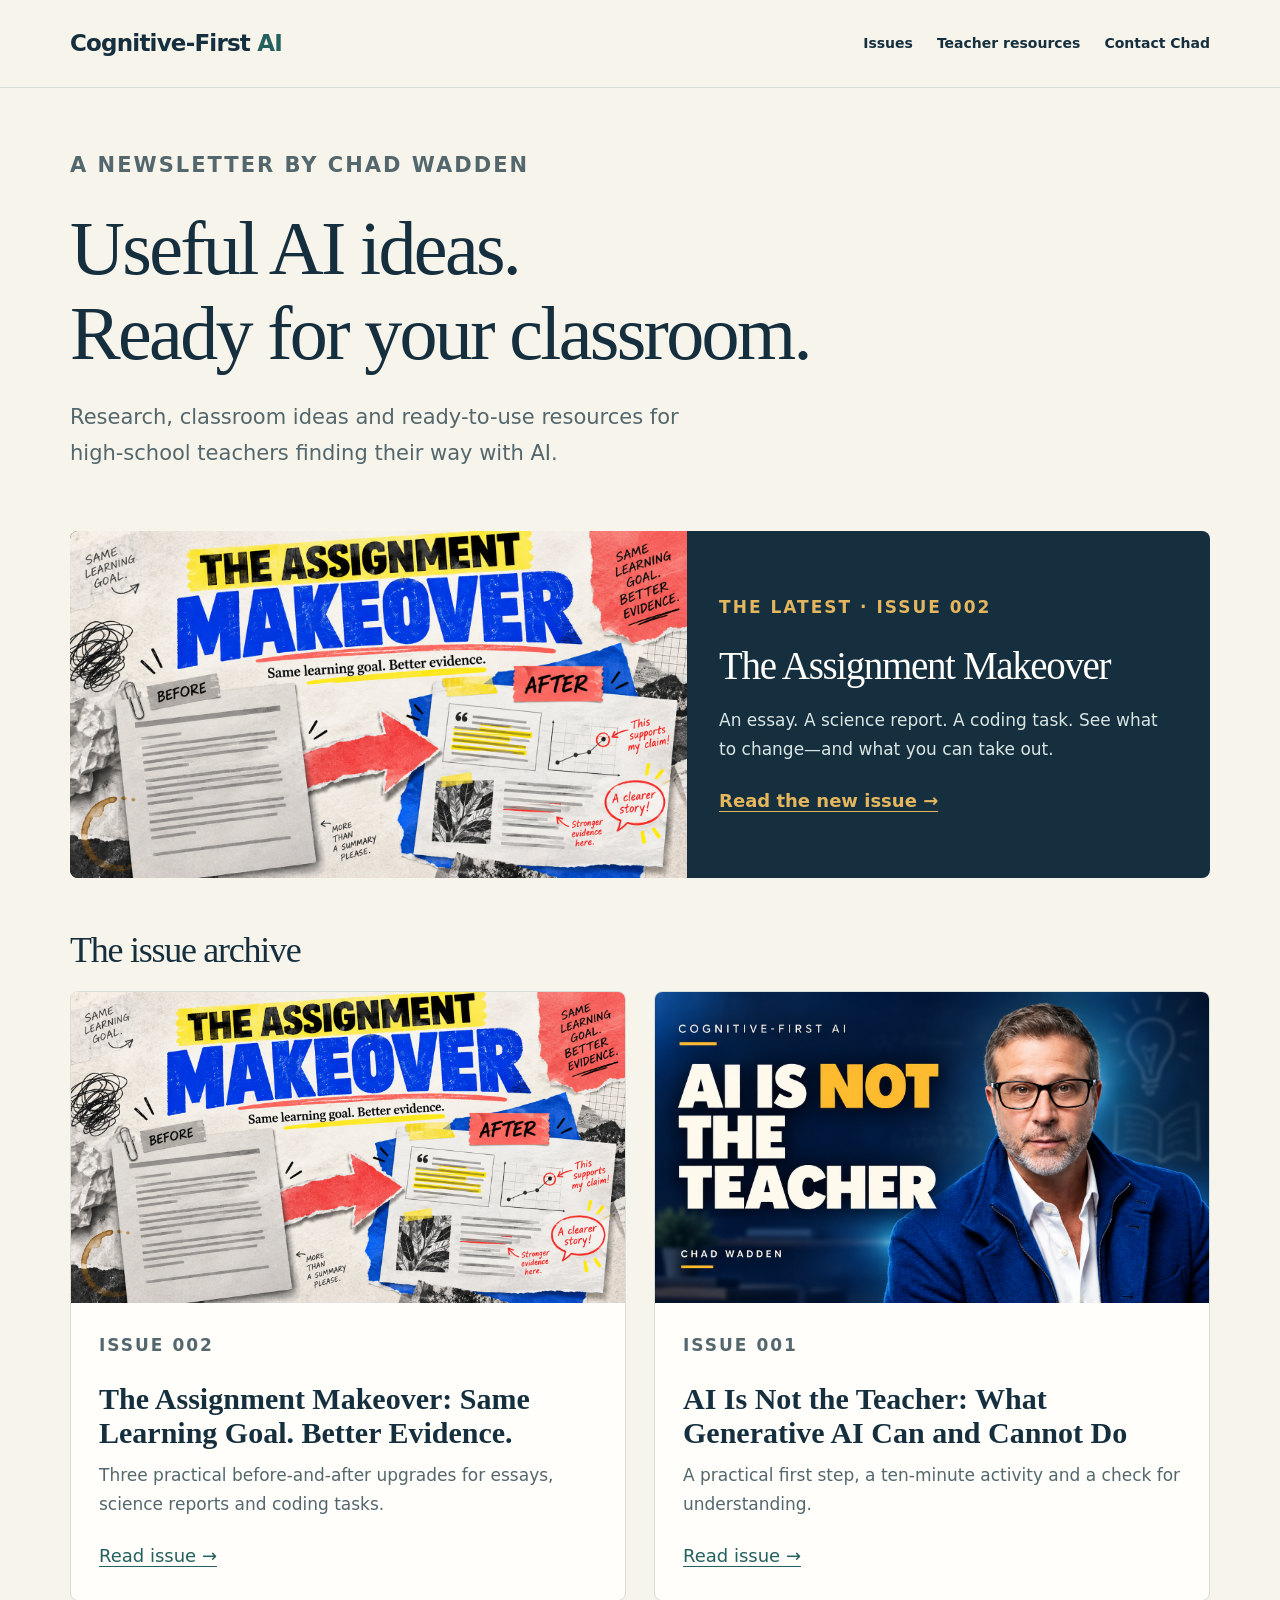
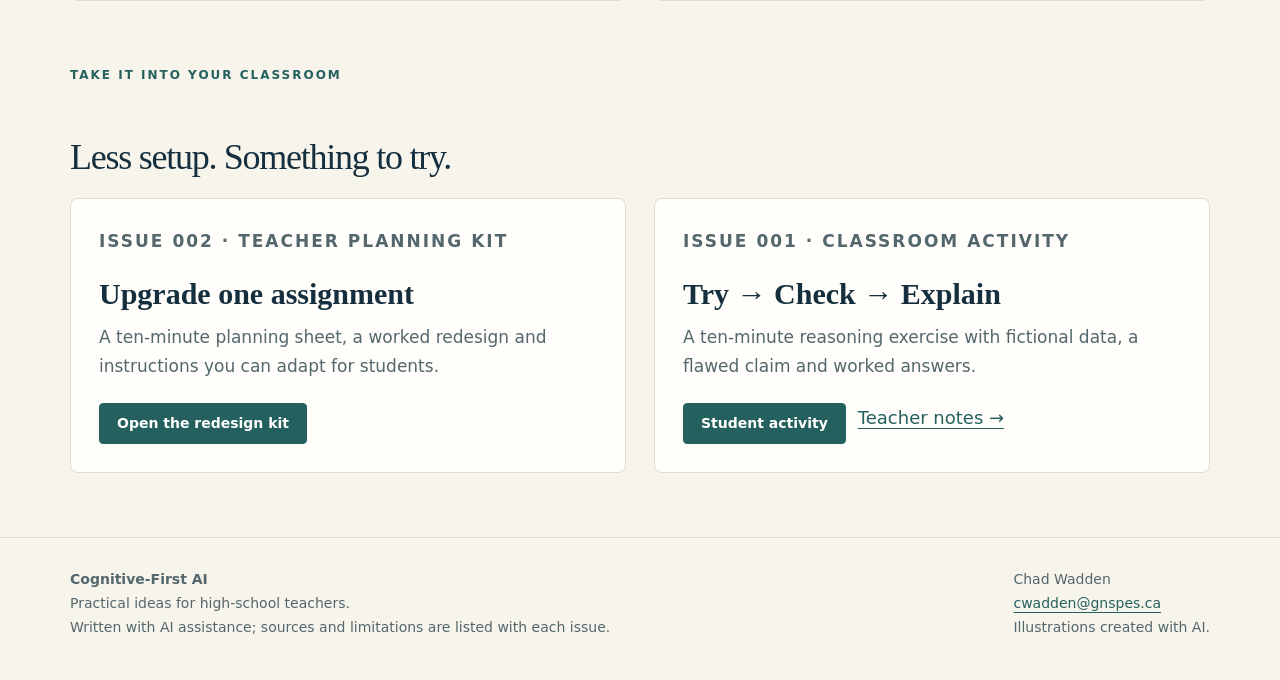
==== index.html @ 86634229 "Publish Cognitive-First AI newsletter and assignment makeover issue" ====
<!doctype html><html lang="en"><head><meta charset="utf-8"><meta name="viewport" content="width=device-width,initial-scale=1"><title>Useful AI ideas for your classroom | Cognitive-First AI</title><meta name="description" content="Research, classroom ideas and ready-to-use resources for high-school teachers, by Chad Wadden."><link rel="canonical" href="https://ctwadden.github.io/cognitive-first-ai/"><meta property="og:title" content="Useful AI ideas for your classroom | Cognitive-First AI"><meta property="og:description" content="Research, classroom ideas and ready-to-use resources for high-school teachers, by Chad Wadden."><meta property="og:type" content="website"><meta property="og:url" content="https://ctwadden.github.io/cognitive-first-ai/"><meta property="og:image" content="https://ctwadden.github.io/cognitive-first-ai/assets/issue-002-makeover-cover.png"><link rel="stylesheet" href="assets/style.css"><link rel="icon" href="assets/favicon.svg" type="image/svg+xml"></head><body><a class="skip" href="#main">Skip to content</a><header class="masthead"><div class="wrap"><a class="brand" href="index.html">Cognitive-First <span>AI</span></a><nav aria-label="Main"><a href="index.html#issues">Issues</a><a href="index.html#resources">Teacher resources</a><a href="mailto:cwadden@gnspes.ca">Contact Chad</a></nav></div></header><main id="main" class="wrap"><section class="intro"><p class="eyebrow">A newsletter by Chad Wadden</p><h1>Useful AI ideas.<br>Ready for your classroom.</h1><p>Research, classroom ideas and ready-to-use resources for high-school teachers finding their way with AI.</p></section><section class="feature" aria-labelledby="latest"><a href="issues/002-the-assignment-makeover/"><img src="assets/issue-002-makeover-cover.png" alt="Cut-paper illustration of an assignment transformed from a plain sheet into annotated evidence, titled The Assignment Makeover."></a><div class="copy"><p class="eyebrow">The latest · Issue 002</p><h2 id="latest">The Assignment Makeover</h2><p>An essay. A science report. A coding task. See what to change—and what you can take out.</p><a href="issues/002-the-assignment-makeover/">Read the new issue →</a></div></section><section id="issues"><h2>The issue archive</h2><div class="archive"><article class="card"><a href="issues/002-the-assignment-makeover/"><img loading="lazy" src="assets/issue-002-makeover-cover.png" alt="Cut-paper illustration of an assignment transformed from a plain sheet into annotated evidence, titled The Assignment Makeover."></a><div class="copy"><p class="eyebrow">Issue 002</p><h3><a href="issues/002-the-assignment-makeover/">The Assignment Makeover: Same Learning Goal. Better Evidence.</a></h3><p>Three practical before-and-after upgrades for essays, science reports and coding tasks.</p><a href="issues/002-the-assignment-makeover/">Read issue →</a></div></article><article class="card"><a href="issues/001-ai-is-not-the-teacher/"><img loading="lazy" src="assets/issue-001-cover.png" alt="Illustrated newsletter cover featuring Chad Wadden and the message AI is not the teacher."></a><div class="copy"><p class="eyebrow">Issue 001</p><h3><a href="issues/001-ai-is-not-the-teacher/">AI Is Not the Teacher: What Generative AI Can and Cannot Do</a></h3><p>A practical first step, a ten-minute activity and a check for understanding.</p><a href="issues/001-ai-is-not-the-teacher/">Read issue →</a></div></article></div></section><section id="resources"><p class="eyebrow">Take it into your classroom</p><h2>Less setup. Something to try.</h2><div class="archive"><article class="card"><div class="copy"><p class="eyebrow">Issue 002 · Teacher planning kit</p><h3>Upgrade one assignment</h3><p>A ten-minute planning sheet, a worked redesign and instructions you can adapt for students.</p><a class="button" href="resources/assignment-redesign-kit.html">Open the redesign kit</a></div></article><article class="card"><div class="copy"><p class="eyebrow">Issue 001 · Classroom activity</p><h3>Try → Check → Explain</h3><p>A ten-minute reasoning exercise with fictional data, a flawed claim and worked answers.</p><div class="resource-links"><a class="button" href="resources/issue-001-activity.html">Student activity</a><a href="resources/issue-001-notes.html">Teacher notes →</a></div></div></article></div></section></main><footer class="footer"><div class="wrap"><p><strong>Cognitive-First AI</strong><br>Practical ideas for high-school teachers.<br>Written with AI assistance; sources and limitations are listed with each issue.</p><p>Chad Wadden<br><a href="mailto:cwadden@gnspes.ca">cwadden@gnspes.ca</a><br>Illustrations created with AI.</p></div></footer></body></html>
---- assets/style.css ----
:root{--ink:#152f3e;--muted:#53676d;--paper:#f7f4ec;--white:#fffefa;--teal:#24615e;--line:#d8dfd7;--amber:#d19a36}*{box-sizing:border-box}html{scroll-behavior:smooth}body{margin:0;background:var(--paper);color:var(--ink);font:18px/1.7 system-ui,-apple-system,BlinkMacSystemFont,"Segoe UI",sans-serif}a{color:var(--teal);text-underline-offset:4px}a:hover{text-decoration-thickness:2px}a:focus-visible,button:focus-visible,textarea:focus-visible{outline:3px solid #c18a20;outline-offset:4px}.skip{position:absolute;top:-100px;background:white;padding:10px;z-index:10}.skip:focus{top:0}.wrap{width:min(1140px,calc(100% - 48px));margin:auto}.masthead{border-bottom:1px solid var(--line)}.masthead .wrap{display:flex;align-items:center;justify-content:space-between;gap:24px;padding:24px 0}.brand{font-size:23px;letter-spacing:-.8px;font-weight:800;text-decoration:none;color:var(--ink)}.brand span{color:var(--teal)}nav{display:flex;gap:24px;font-size:14px;font-weight:650}nav a{text-decoration:none;color:var(--ink)}h1,h2,h3{line-height:1.12;text-wrap:balance}h1,h2{font-family:Georgia,"Times New Roman",serif;font-weight:500;letter-spacing:-.035em}h1{font-size:clamp(40px,5.3vw,70px);margin:16px 0 24px}h2{font-size:36px;margin:52px 0 20px}h3{font-size:23px;margin:34px 0 14px}p{margin:0 0 22px}.eyebrow{text-transform:uppercase;font-size:12px;font-weight:800;letter-spacing:2px;color:var(--teal)}.intro{padding:60px 0 38px;max-width:830px}.intro h1{font-size:clamp(43px,6vw,76px)}.intro p{font-size:21px;max-width:650px;color:var(--muted)}.feature{display:grid;grid-template-columns:1.18fr 1fr;background:var(--ink);color:var(--white);border-radius:8px;overflow:hidden;align-items:center}.feature img{width:100%;display:block;aspect-ratio:16/9;object-fit:cover}.feature .copy{padding:32px}.feature h2{font-size:39px;margin:12px 0 18px}.feature .eyebrow,.feature a{color:#e4b65e}.feature p{font-size:17px;color:#d9e5e3}.feature a{font-weight:700}.archive{display:grid;grid-template-columns:1fr 1fr;gap:28px;margin-bottom:64px}.card{background:var(--white);border:1px solid var(--line);border-radius:8px;overflow:hidden}.card img{width:100%;aspect-ratio:16/9;object-fit:cover;display:block}.card .copy{padding:28px}.card h3{font-family:Georgia,serif;font-size:30px;margin:12px 0}.card h3 a{color:var(--ink);text-decoration:none}.card p{font-size:17px;color:var(--muted)}.meta{font-size:14px;color:var(--muted)}.article-header{max-width:880px;padding:58px 0 28px}.article-header .dek{font-size:23px;color:var(--muted);max-width:730px}.hero{width:100%;border-radius:6px;display:block}.hero-figure{margin:0 0 36px}figcaption{font-size:12px;color:var(--muted);margin-top:10px;line-height:1.5}.reading{max-width:750px;margin:0 auto}.reading .lead{font-family:Georgia,serif;font-size:27px;line-height:1.5}.reading figure{margin:38px 0}.reading figure img{width:100%;display:block;border-radius:4px}.callout{border-left:4px solid var(--teal);background:#e9efea;padding:26px 30px;margin:34px 0}.callout h2{font-size:28px;margin:0 0 18px}.callout p:last-child{margin:0}.resource-box{background:#ede4d0;border:1px solid #ded0b1;border-radius:5px;padding:24px 28px;margin:28px 0}.resource-box h2{font-family:inherit;font-size:20px;letter-spacing:0;margin:0 0 10px}.resource-links{display:flex;flex-wrap:wrap;gap:12px;margin:18px 0 0}.button,button{display:inline-block;background:var(--teal);border:1px solid var(--teal);border-radius:4px;color:white;padding:10px 17px;text-decoration:none;font:650 14px/1.4 system-ui;cursor:pointer}.button.secondary{background:transparent;color:var(--teal)}.pullquote{font-family:Georgia,serif;font-size:28px;border-top:2px solid var(--amber);padding-top:26px;margin-top:38px}.sources{border-top:1px solid var(--line);margin-top:45px;font-size:15px}.sources h2{font-size:28px}.sources li{padding:0 0 16px 5px}.next{border-top:1px solid var(--line);margin:40px 0;padding:24px 0}.footer{border-top:1px solid var(--line);margin-top:60px;padding:30px 0 40px;font-size:14px;color:var(--muted)}.footer .wrap{display:flex;justify-content:space-between;gap:30px}.footer p{margin:0}.resource-page{max-width:850px;margin:0 auto;padding:50px 0}.resource-page h1{font-size:49px}.resource-page h2{font-size:30px}.resource-page label{display:block;font-weight:700;margin:24px 0 6px}.hint{font-size:15px;color:var(--muted)}textarea{width:100%;min-height:105px;padding:15px;border:1px solid #9eaaa6;border-radius:4px;background:var(--white);font:17px/1.5 system-ui;resize:vertical;color:var(--ink)}.print-answer{display:none;white-space:pre-wrap;min-height:70px;border-bottom:1px solid #ccc;padding:10px 0}table{border-collapse:collapse;width:100%;font-size:16px}th,td{border:1px solid var(--line);padding:12px;text-align:left;vertical-align:top}th{background:#e9efea}.resource-page blockquote{margin:25px 0;padding:20px 26px;border-left:4px solid var(--amber);background:#fff9e9}.resource-page li{margin-bottom:9px}.section-label{padding-top:12px;border-top:1px solid var(--line)}
@media(max-width:760px){.wrap{width:calc(100% - 32px)}.masthead .wrap{align-items:flex-start;flex-direction:column;gap:8px;padding:18px 0}.brand{font-size:23px}nav{gap:22px}.intro{padding:35px 0 20px}.feature,.archive{grid-template-columns:1fr}.feature .copy{padding:26px}.feature h2{font-size:34px}.article-header{padding-top:35px}.article-header .dek{font-size:21px}.reading{font-size:17px}.reading .lead{font-size:24px}h2{font-size:30px}.callout,.resource-box{padding:22px}.footer .wrap{display:block}.footer p{margin-bottom:15px}.resource-page h1{font-size:38px}.resource-page{padding-top:30px}}@media(prefers-reduced-motion:reduce){html{scroll-behavior:auto}}
@media print{body{background:white;color:#111;font-size:11pt;line-height:1.5}.wrap{width:100%}.masthead,nav,.skip,.footer,.no-print,.resource-links,.hero-figure,.reading figure,.next{display:none!important}h1{font-size:28pt!important}h2{font-size:20pt!important;margin-top:22pt;break-after:avoid}h3{break-after:avoid}.article-header,.resource-page{padding:0;max-width:none}.reading{max-width:none}.callout,.resource-box{background:white;border:1px solid #888;break-inside:avoid;padding:12pt}.print-answer{display:block}textarea{display:none}.resource-page label{break-after:avoid}a{color:#111}.print-break{break-before:page}figure{break-inside:avoid}}
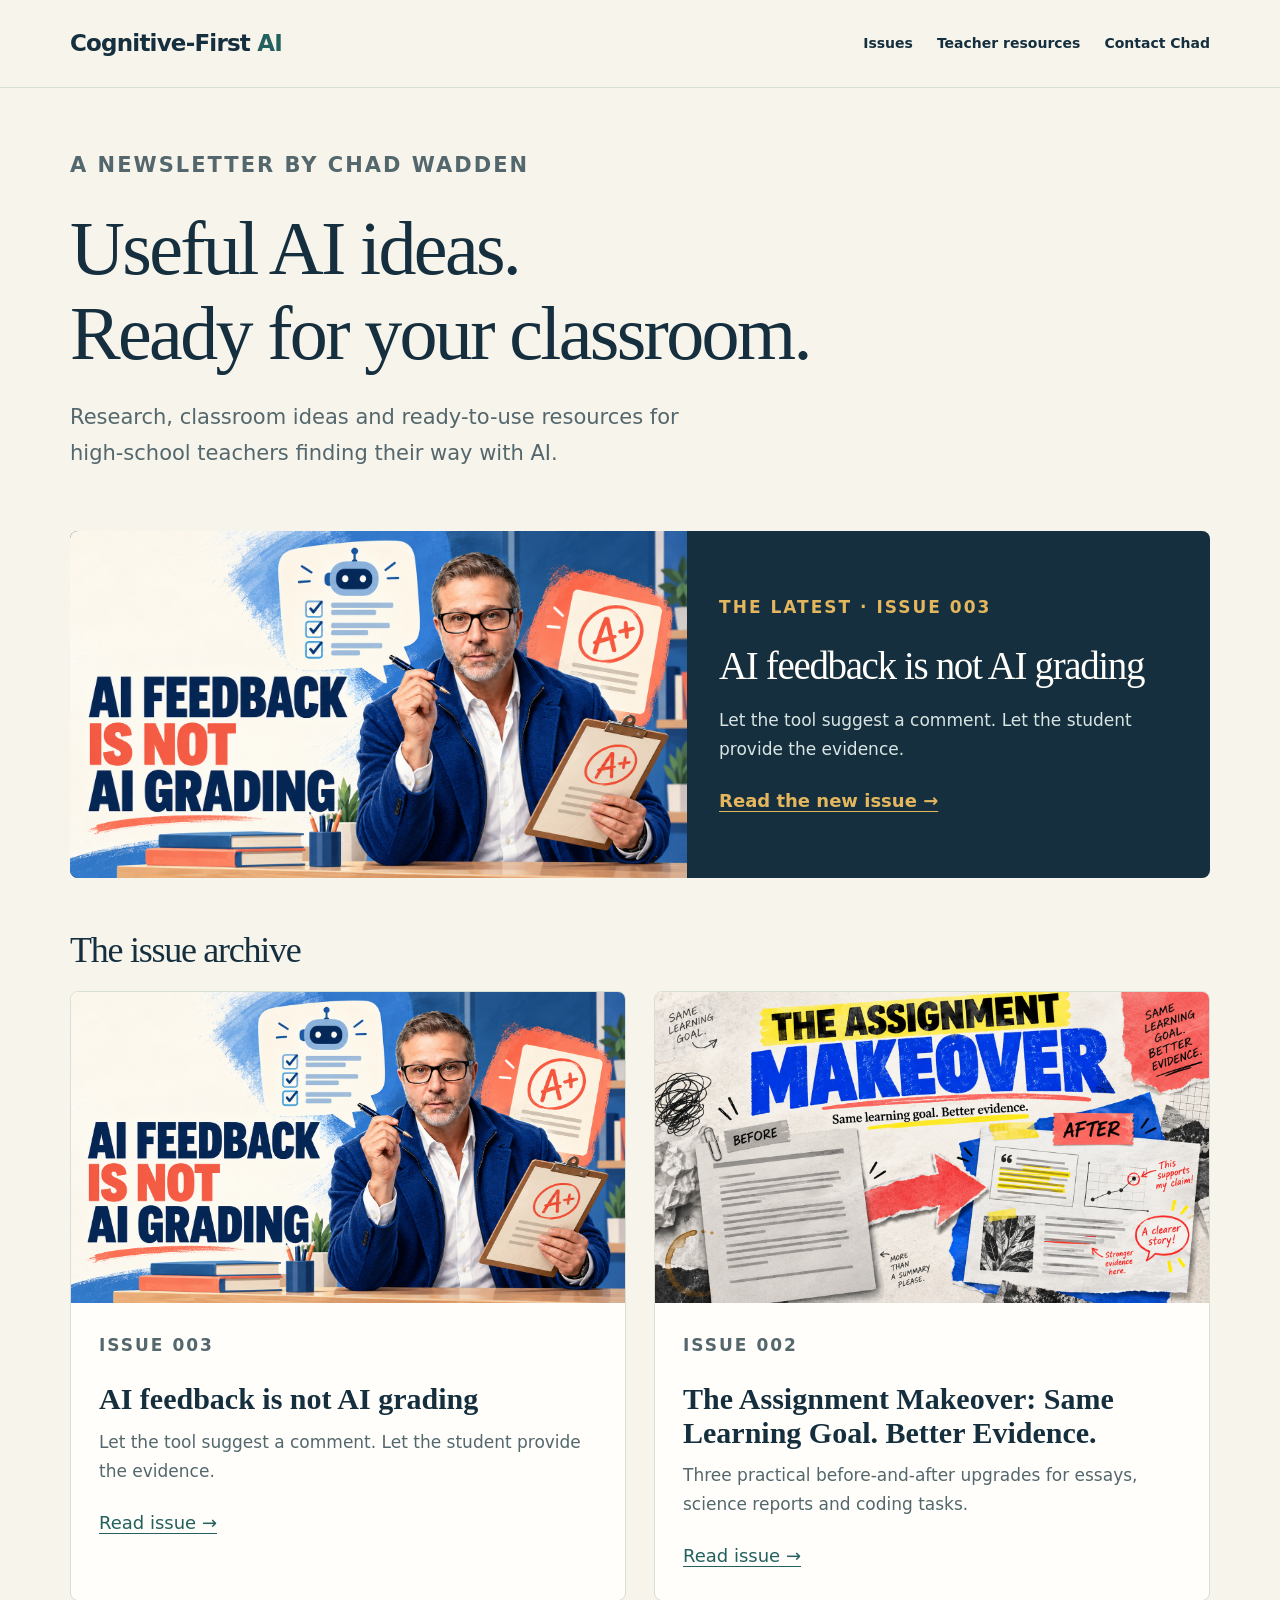
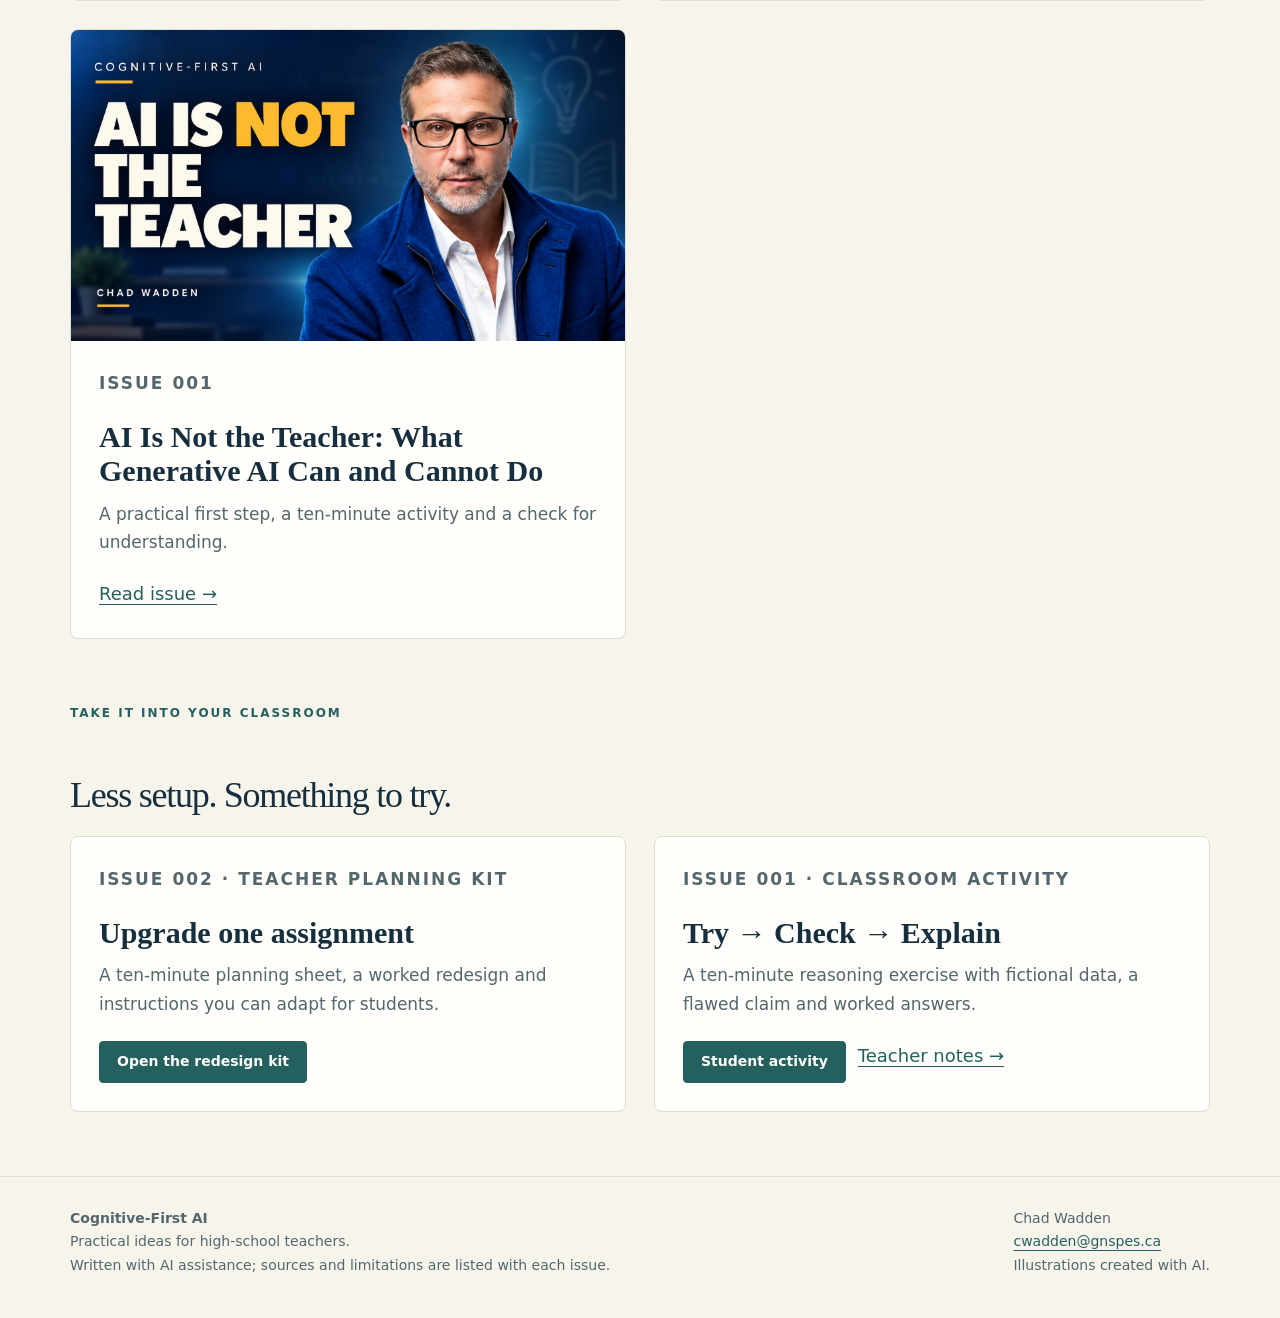
==== commit df9afbd6: "Publish issue 003: AI feedback is not AI grading" ====
--- a/index.html
+++ b/index.html
@@ -1 +1 @@
-<!doctype html><html lang="en"><head><meta charset="utf-8"><meta name="viewport" content="width=device-width,initial-scale=1"><title>Useful AI ideas for your classroom | Cognitive-First AI</title><meta name="description" content="Research, classroom ideas and ready-to-use resources for high-school teachers, by Chad Wadden."><link rel="canonical" href="https://ctwadden.github.io/cognitive-first-ai/"><meta property="og:title" content="Useful AI ideas for your classroom | Cognitive-First AI"><meta property="og:description" content="Research, classroom ideas and ready-to-use resources for high-school teachers, by Chad Wadden."><meta property="og:type" content="website"><meta property="og:url" content="https://ctwadden.github.io/cognitive-first-ai/"><meta property="og:image" content="https://ctwadden.github.io/cognitive-first-ai/assets/issue-002-makeover-cover.png"><link rel="stylesheet" href="assets/style.css"><link rel="icon" href="assets/favicon.svg" type="image/svg+xml"></head><body><a class="skip" href="#main">Skip to content</a><header class="masthead"><div class="wrap"><a class="brand" href="index.html">Cognitive-First <span>AI</span></a><nav aria-label="Main"><a href="index.html#issues">Issues</a><a href="index.html#resources">Teacher resources</a><a href="mailto:cwadden@gnspes.ca">Contact Chad</a></nav></div></header><main id="main" class="wrap"><section class="intro"><p class="eyebrow">A newsletter by Chad Wadden</p><h1>Useful AI ideas.<br>Ready for your classroom.</h1><p>Research, classroom ideas and ready-to-use resources for high-school teachers finding their way with AI.</p></section><section class="feature" aria-labelledby="latest"><a href="issues/002-the-assignment-makeover/"><img src="assets/issue-002-makeover-cover.png" alt="Cut-paper illustration of an assignment transformed from a plain sheet into annotated evidence, titled The Assignment Makeover."></a><div class="copy"><p class="eyebrow">The latest · Issue 002</p><h2 id="latest">The Assignment Makeover</h2><p>An essay. A science report. A coding task. See what to change—and what you can take out.</p><a href="issues/002-the-assignment-makeover/">Read the new issue →</a></div></section><section id="issues"><h2>The issue archive</h2><div class="archive"><article class="card"><a href="issues/002-the-assignment-makeover/"><img loading="lazy" src="assets/issue-002-makeover-cover.png" alt="Cut-paper illustration of an assignment transformed from a plain sheet into annotated evidence, titled The Assignment Makeover."></a><div class="copy"><p class="eyebrow">Issue 002</p><h3><a href="issues/002-the-assignment-makeover/">The Assignment Makeover: Same Learning Goal. Better Evidence.</a></h3><p>Three practical before-and-after upgrades for essays, science reports and coding tasks.</p><a href="issues/002-the-assignment-makeover/">Read issue →</a></div></article><article class="card"><a href="issues/001-ai-is-not-the-teacher/"><img loading="lazy" src="assets/issue-001-cover.png" alt="Illustrated newsletter cover featuring Chad Wadden and the message AI is not the teacher."></a><div class="copy"><p class="eyebrow">Issue 001</p><h3><a href="issues/001-ai-is-not-the-teacher/">AI Is Not the Teacher: What Generative AI Can and Cannot Do</a></h3><p>A practical first step, a ten-minute activity and a check for understanding.</p><a href="issues/001-ai-is-not-the-teacher/">Read issue →</a></div></article></div></section><section id="resources"><p class="eyebrow">Take it into your classroom</p><h2>Less setup. Something to try.</h2><div class="archive"><article class="card"><div class="copy"><p class="eyebrow">Issue 002 · Teacher planning kit</p><h3>Upgrade one assignment</h3><p>A ten-minute planning sheet, a worked redesign and instructions you can adapt for students.</p><a class="button" href="resources/assignment-redesign-kit.html">Open the redesign kit</a></div></article><article class="card"><div class="copy"><p class="eyebrow">Issue 001 · Classroom activity</p><h3>Try → Check → Explain</h3><p>A ten-minute reasoning exercise with fictional data, a flawed claim and worked answers.</p><div class="resource-links"><a class="button" href="resources/issue-001-activity.html">Student activity</a><a href="resources/issue-001-notes.html">Teacher notes →</a></div></div></article></div></section></main><footer class="footer"><div class="wrap"><p><strong>Cognitive-First AI</strong><br>Practical ideas for high-school teachers.<br>Written with AI assistance; sources and limitations are listed with each issue.</p><p>Chad Wadden<br><a href="mailto:cwadden@gnspes.ca">cwadden@gnspes.ca</a><br>Illustrations created with AI.</p></div></footer></body></html>+<!doctype html><html lang="en"><head><meta charset="utf-8"><meta name="viewport" content="width=device-width,initial-scale=1"><title>Useful AI ideas for your classroom | Cognitive-First AI</title><meta name="description" content="Research, classroom ideas and ready-to-use resources for high-school teachers, by Chad Wadden."><link rel="canonical" href="https://ctwadden.github.io/cognitive-first-ai/"><meta property="og:title" content="Useful AI ideas for your classroom | Cognitive-First AI"><meta property="og:description" content="Research, classroom ideas and ready-to-use resources for high-school teachers, by Chad Wadden."><meta property="og:type" content="website"><meta property="og:url" content="https://ctwadden.github.io/cognitive-first-ai/"><meta property="og:image" content="https://ctwadden.github.io/cognitive-first-ai/assets/issue-003-cover.png"><link rel="stylesheet" href="assets/style.css"><link rel="icon" href="assets/favicon.svg" type="image/svg+xml"></head><body><a class="skip" href="#main">Skip to content</a><header class="masthead"><div class="wrap"><a class="brand" href="index.html">Cognitive-First <span>AI</span></a><nav aria-label="Main"><a href="index.html#issues">Issues</a><a href="index.html#resources">Teacher resources</a><a href="mailto:cwadden@gnspes.ca">Contact Chad</a></nav></div></header><main id="main" class="wrap"><section class="intro"><p class="eyebrow">A newsletter by Chad Wadden</p><h1>Useful AI ideas.<br>Ready for your classroom.</h1><p>Research, classroom ideas and ready-to-use resources for high-school teachers finding their way with AI.</p></section><section class="feature" aria-labelledby="latest"><a href="issues/003-ai-feedback-is-not-ai-grading/"><img src="assets/issue-003-cover.png" alt="Illustrated portrait of Chad Wadden between an AI feedback checklist and teacher grading clipboard, beside the title AI Feedback Is Not AI Grading."></a><div class="copy"><p class="eyebrow">The latest · Issue 003</p><h2 id="latest">AI feedback is not AI grading</h2><p>Let the tool suggest a comment. Let the student provide the evidence.</p><a href="issues/003-ai-feedback-is-not-ai-grading/">Read the new issue →</a></div></section><section id="issues"><h2>The issue archive</h2><div class="archive"><article class="card"><a href="issues/003-ai-feedback-is-not-ai-grading/"><img loading="lazy" src="assets/issue-003-cover.png" alt="Illustrated portrait of Chad Wadden between an AI feedback checklist and teacher grading clipboard, beside the title AI Feedback Is Not AI Grading."></a><div class="copy"><p class="eyebrow">Issue 003</p><h3><a href="issues/003-ai-feedback-is-not-ai-grading/">AI feedback is not AI grading</a></h3><p>Let the tool suggest a comment. Let the student provide the evidence.</p><a href="issues/003-ai-feedback-is-not-ai-grading/">Read issue →</a></div></article><article class="card"><a href="issues/002-the-assignment-makeover/"><img loading="lazy" src="assets/issue-002-makeover-cover.png" alt="Cut-paper illustration of an assignment transformed from a plain sheet into annotated evidence, titled The Assignment Makeover."></a><div class="copy"><p class="eyebrow">Issue 002</p><h3><a href="issues/002-the-assignment-makeover/">The Assignment Makeover: Same Learning Goal. Better Evidence.</a></h3><p>Three practical before-and-after upgrades for essays, science reports and coding tasks.</p><a href="issues/002-the-assignment-makeover/">Read issue →</a></div></article><article class="card"><a href="issues/001-ai-is-not-the-teacher/"><img loading="lazy" src="assets/issue-001-cover.png" alt="Illustrated newsletter cover featuring Chad Wadden and the message AI is not the teacher."></a><div class="copy"><p class="eyebrow">Issue 001</p><h3><a href="issues/001-ai-is-not-the-teacher/">AI Is Not the Teacher: What Generative AI Can and Cannot Do</a></h3><p>A practical first step, a ten-minute activity and a check for understanding.</p><a href="issues/001-ai-is-not-the-teacher/">Read issue →</a></div></article></div></section><section id="resources"><p class="eyebrow">Take it into your classroom</p><h2>Less setup. Something to try.</h2><div class="archive"><article class="card resource-card"><div class="copy"><p class="eyebrow">Issue 002 · Teacher planning kit</p><h3>Upgrade one assignment</h3><p>A ten-minute planning sheet, a worked redesign and instructions you can adapt for students.</p><a class="button" href="resources/assignment-redesign-kit.html">Open the redesign kit</a></div></article><article class="card resource-card"><div class="copy"><p class="eyebrow">Issue 001 · Classroom activity</p><h3>Try → Check → Explain</h3><p>A ten-minute reasoning exercise with fictional data, a flawed claim and worked answers.</p><div class="resource-links"><a class="button" href="resources/issue-001-activity.html">Student activity</a><a href="resources/issue-001-notes.html">Teacher notes →</a></div></div></article></div></section></main><footer class="footer"><div class="wrap"><p><strong>Cognitive-First AI</strong><br>Practical ideas for high-school teachers.<br>Written with AI assistance; sources and limitations are listed with each issue.</p><p>Chad Wadden<br><a href="mailto:cwadden@gnspes.ca">cwadden@gnspes.ca</a><br>Illustrations created with AI.</p></div></footer></body></html>
--- a/assets/style.css
+++ b/assets/style.css
@@ -1,3 +1,4 @@
 :root{--ink:#152f3e;--muted:#53676d;--paper:#f7f4ec;--white:#fffefa;--teal:#24615e;--line:#d8dfd7;--amber:#d19a36}*{box-sizing:border-box}html{scroll-behavior:smooth}body{margin:0;background:var(--paper);color:var(--ink);font:18px/1.7 system-ui,-apple-system,BlinkMacSystemFont,"Segoe UI",sans-serif}a{color:var(--teal);text-underline-offset:4px}a:hover{text-decoration-thickness:2px}a:focus-visible,button:focus-visible,textarea:focus-visible{outline:3px solid #c18a20;outline-offset:4px}.skip{position:absolute;top:-100px;background:white;padding:10px;z-index:10}.skip:focus{top:0}.wrap{width:min(1140px,calc(100% - 48px));margin:auto}.masthead{border-bottom:1px solid var(--line)}.masthead .wrap{display:flex;align-items:center;justify-content:space-between;gap:24px;padding:24px 0}.brand{font-size:23px;letter-spacing:-.8px;font-weight:800;text-decoration:none;color:var(--ink)}.brand span{color:var(--teal)}nav{display:flex;gap:24px;font-size:14px;font-weight:650}nav a{text-decoration:none;color:var(--ink)}h1,h2,h3{line-height:1.12;text-wrap:balance}h1,h2{font-family:Georgia,"Times New Roman",serif;font-weight:500;letter-spacing:-.035em}h1{font-size:clamp(40px,5.3vw,70px);margin:16px 0 24px}h2{font-size:36px;margin:52px 0 20px}h3{font-size:23px;margin:34px 0 14px}p{margin:0 0 22px}.eyebrow{text-transform:uppercase;font-size:12px;font-weight:800;letter-spacing:2px;color:var(--teal)}.intro{padding:60px 0 38px;max-width:830px}.intro h1{font-size:clamp(43px,6vw,76px)}.intro p{font-size:21px;max-width:650px;color:var(--muted)}.feature{display:grid;grid-template-columns:1.18fr 1fr;background:var(--ink);color:var(--white);border-radius:8px;overflow:hidden;align-items:center}.feature img{width:100%;display:block;aspect-ratio:16/9;object-fit:cover}.feature .copy{padding:32px}.feature h2{font-size:39px;margin:12px 0 18px}.feature .eyebrow,.feature a{color:#e4b65e}.feature p{font-size:17px;color:#d9e5e3}.feature a{font-weight:700}.archive{display:grid;grid-template-columns:1fr 1fr;gap:28px;margin-bottom:64px}.card{background:var(--white);border:1px solid var(--line);border-radius:8px;overflow:hidden}.card img{width:100%;aspect-ratio:16/9;object-fit:cover;display:block}.card .copy{padding:28px}.card h3{font-family:Georgia,serif;font-size:30px;margin:12px 0}.card h3 a{color:var(--ink);text-decoration:none}.card p{font-size:17px;color:var(--muted)}.meta{font-size:14px;color:var(--muted)}.article-header{max-width:880px;padding:58px 0 28px}.article-header .dek{font-size:23px;color:var(--muted);max-width:730px}.hero{width:100%;border-radius:6px;display:block}.hero-figure{margin:0 0 36px}figcaption{font-size:12px;color:var(--muted);margin-top:10px;line-height:1.5}.reading{max-width:750px;margin:0 auto}.reading .lead{font-family:Georgia,serif;font-size:27px;line-height:1.5}.reading figure{margin:38px 0}.reading figure img{width:100%;display:block;border-radius:4px}.callout{border-left:4px solid var(--teal);background:#e9efea;padding:26px 30px;margin:34px 0}.callout h2{font-size:28px;margin:0 0 18px}.callout p:last-child{margin:0}.resource-box{background:#ede4d0;border:1px solid #ded0b1;border-radius:5px;padding:24px 28px;margin:28px 0}.resource-box h2{font-family:inherit;font-size:20px;letter-spacing:0;margin:0 0 10px}.resource-links{display:flex;flex-wrap:wrap;gap:12px;margin:18px 0 0}.button,button{display:inline-block;background:var(--teal);border:1px solid var(--teal);border-radius:4px;color:white;padding:10px 17px;text-decoration:none;font:650 14px/1.4 system-ui;cursor:pointer}.button.secondary{background:transparent;color:var(--teal)}.pullquote{font-family:Georgia,serif;font-size:28px;border-top:2px solid var(--amber);padding-top:26px;margin-top:38px}.sources{border-top:1px solid var(--line);margin-top:45px;font-size:15px}.sources h2{font-size:28px}.sources li{padding:0 0 16px 5px}.next{border-top:1px solid var(--line);margin:40px 0;padding:24px 0}.footer{border-top:1px solid var(--line);margin-top:60px;padding:30px 0 40px;font-size:14px;color:var(--muted)}.footer .wrap{display:flex;justify-content:space-between;gap:30px}.footer p{margin:0}.resource-page{max-width:850px;margin:0 auto;padding:50px 0}.resource-page h1{font-size:49px}.resource-page h2{font-size:30px}.resource-page label{display:block;font-weight:700;margin:24px 0 6px}.hint{font-size:15px;color:var(--muted)}textarea{width:100%;min-height:105px;padding:15px;border:1px solid #9eaaa6;border-radius:4px;background:var(--white);font:17px/1.5 system-ui;resize:vertical;color:var(--ink)}.print-answer{display:none;white-space:pre-wrap;min-height:70px;border-bottom:1px solid #ccc;padding:10px 0}table{border-collapse:collapse;width:100%;font-size:16px}th,td{border:1px solid var(--line);padding:12px;text-align:left;vertical-align:top}th{background:#e9efea}.resource-page blockquote{margin:25px 0;padding:20px 26px;border-left:4px solid var(--amber);background:#fff9e9}.resource-page li{margin-bottom:9px}.section-label{padding-top:12px;border-top:1px solid var(--line)}
 @media(max-width:760px){.wrap{width:calc(100% - 32px)}.masthead .wrap{align-items:flex-start;flex-direction:column;gap:8px;padding:18px 0}.brand{font-size:23px}nav{gap:22px}.intro{padding:35px 0 20px}.feature,.archive{grid-template-columns:1fr}.feature .copy{padding:26px}.feature h2{font-size:34px}.article-header{padding-top:35px}.article-header .dek{font-size:21px}.reading{font-size:17px}.reading .lead{font-size:24px}h2{font-size:30px}.callout,.resource-box{padding:22px}.footer .wrap{display:block}.footer p{margin-bottom:15px}.resource-page h1{font-size:38px}.resource-page{padding-top:30px}}@media(prefers-reduced-motion:reduce){html{scroll-behavior:auto}}
 @media print{body{background:white;color:#111;font-size:11pt;line-height:1.5}.wrap{width:100%}.masthead,nav,.skip,.footer,.no-print,.resource-links,.hero-figure,.reading figure,.next{display:none!important}h1{font-size:28pt!important}h2{font-size:20pt!important;margin-top:22pt;break-after:avoid}h3{break-after:avoid}.article-header,.resource-page{padding:0;max-width:none}.reading{max-width:none}.callout,.resource-box{background:white;border:1px solid #888;break-inside:avoid;padding:12pt}.print-answer{display:block}textarea{display:none}.resource-page label{break-after:avoid}a{color:#111}.print-break{break-before:page}figure{break-inside:avoid}}
+@media screen and (max-width:600px){table{table-layout:fixed;font-size:14px}th,td{padding:8px;overflow-wrap:anywhere}}
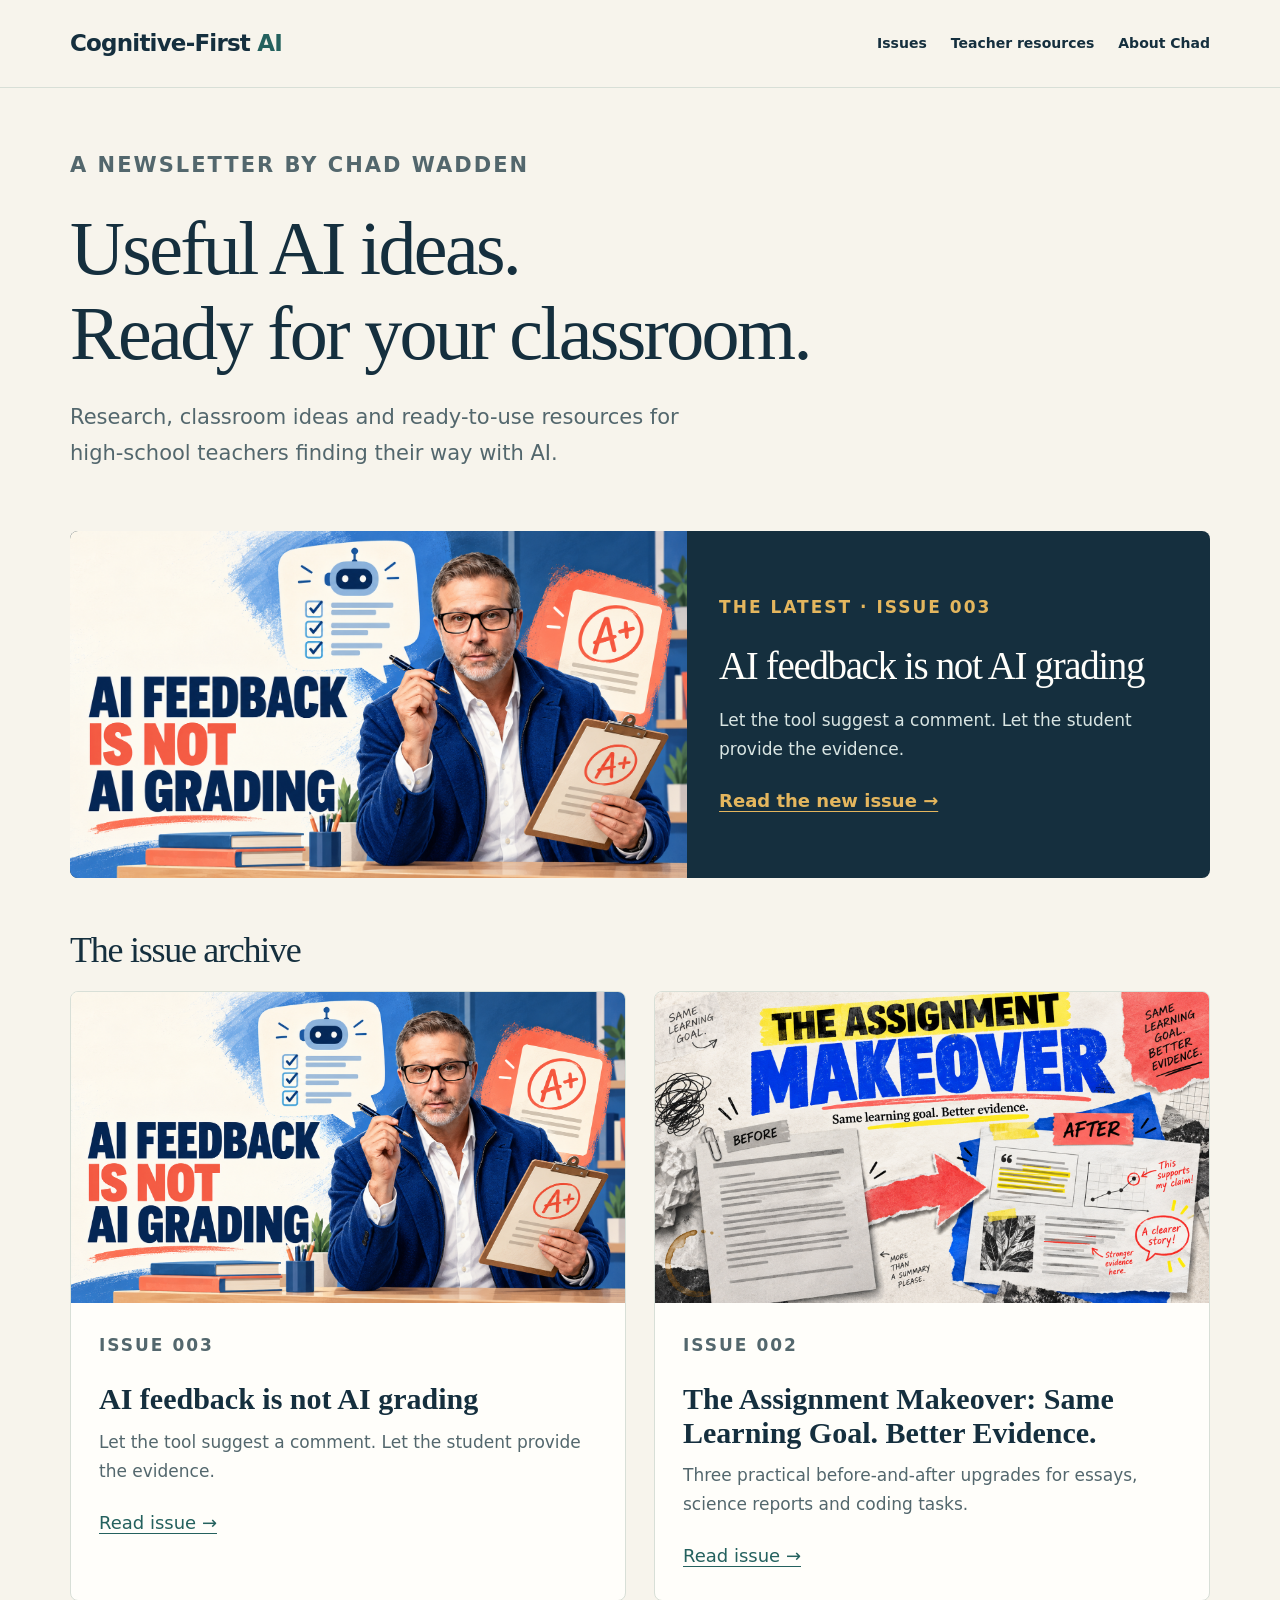
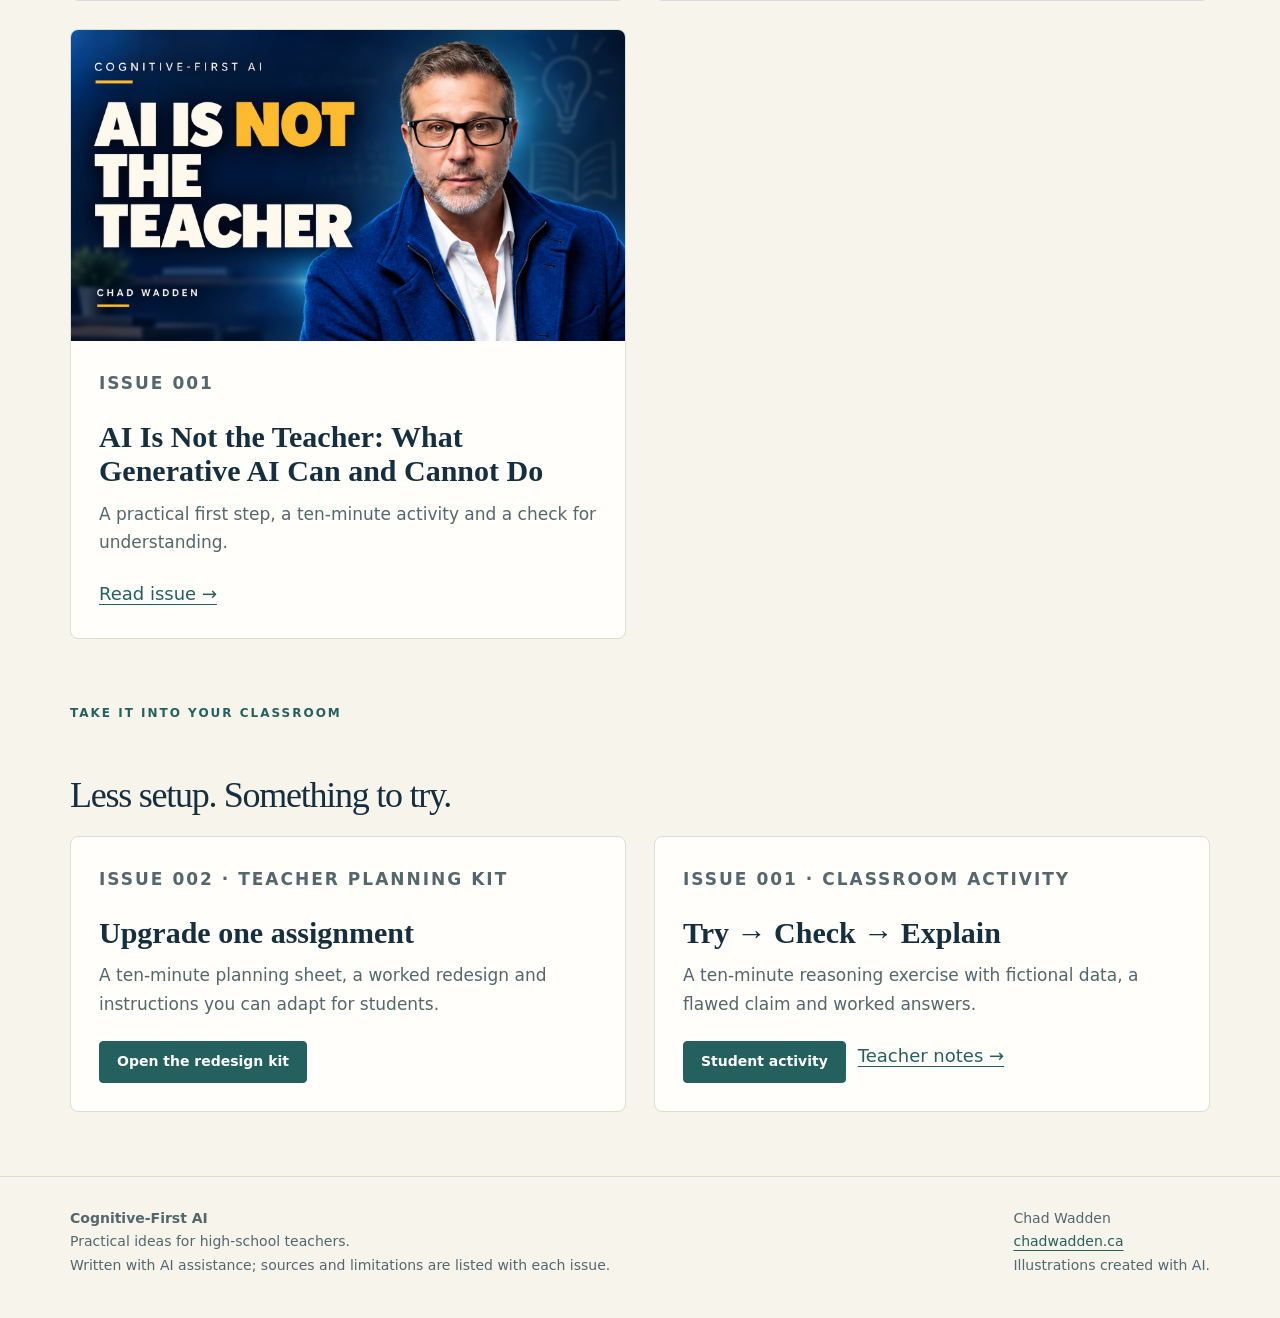
==== commit db5faded: "Remove the school address from every page The contact link and footer now point to chadwadden.ca, wh" ====
--- a/index.html
+++ b/index.html
@@ -1 +1 @@
-<!doctype html><html lang="en"><head><meta charset="utf-8"><meta name="viewport" content="width=device-width,initial-scale=1"><title>Useful AI ideas for your classroom | Cognitive-First AI</title><meta name="description" content="Research, classroom ideas and ready-to-use resources for high-school teachers, by Chad Wadden."><link rel="canonical" href="https://ctwadden.github.io/cognitive-first-ai/"><meta property="og:title" content="Useful AI ideas for your classroom | Cognitive-First AI"><meta property="og:description" content="Research, classroom ideas and ready-to-use resources for high-school teachers, by Chad Wadden."><meta property="og:type" content="website"><meta property="og:url" content="https://ctwadden.github.io/cognitive-first-ai/"><meta property="og:image" content="https://ctwadden.github.io/cognitive-first-ai/assets/issue-003-cover.png"><link rel="stylesheet" href="assets/style.css"><link rel="icon" href="assets/favicon.svg" type="image/svg+xml"></head><body><a class="skip" href="#main">Skip to content</a><header class="masthead"><div class="wrap"><a class="brand" href="index.html">Cognitive-First <span>AI</span></a><nav aria-label="Main"><a href="index.html#issues">Issues</a><a href="index.html#resources">Teacher resources</a><a href="mailto:cwadden@gnspes.ca">Contact Chad</a></nav></div></header><main id="main" class="wrap"><section class="intro"><p class="eyebrow">A newsletter by Chad Wadden</p><h1>Useful AI ideas.<br>Ready for your classroom.</h1><p>Research, classroom ideas and ready-to-use resources for high-school teachers finding their way with AI.</p></section><section class="feature" aria-labelledby="latest"><a href="issues/003-ai-feedback-is-not-ai-grading/"><img src="assets/issue-003-cover.png" alt="Illustrated portrait of Chad Wadden between an AI feedback checklist and teacher grading clipboard, beside the title AI Feedback Is Not AI Grading."></a><div class="copy"><p class="eyebrow">The latest · Issue 003</p><h2 id="latest">AI feedback is not AI grading</h2><p>Let the tool suggest a comment. Let the student provide the evidence.</p><a href="issues/003-ai-feedback-is-not-ai-grading/">Read the new issue →</a></div></section><section id="issues"><h2>The issue archive</h2><div class="archive"><article class="card"><a href="issues/003-ai-feedback-is-not-ai-grading/"><img loading="lazy" src="assets/issue-003-cover.png" alt="Illustrated portrait of Chad Wadden between an AI feedback checklist and teacher grading clipboard, beside the title AI Feedback Is Not AI Grading."></a><div class="copy"><p class="eyebrow">Issue 003</p><h3><a href="issues/003-ai-feedback-is-not-ai-grading/">AI feedback is not AI grading</a></h3><p>Let the tool suggest a comment. Let the student provide the evidence.</p><a href="issues/003-ai-feedback-is-not-ai-grading/">Read issue →</a></div></article><article class="card"><a href="issues/002-the-assignment-makeover/"><img loading="lazy" src="assets/issue-002-makeover-cover.png" alt="Cut-paper illustration of an assignment transformed from a plain sheet into annotated evidence, titled The Assignment Makeover."></a><div class="copy"><p class="eyebrow">Issue 002</p><h3><a href="issues/002-the-assignment-makeover/">The Assignment Makeover: Same Learning Goal. Better Evidence.</a></h3><p>Three practical before-and-after upgrades for essays, science reports and coding tasks.</p><a href="issues/002-the-assignment-makeover/">Read issue →</a></div></article><article class="card"><a href="issues/001-ai-is-not-the-teacher/"><img loading="lazy" src="assets/issue-001-cover.png" alt="Illustrated newsletter cover featuring Chad Wadden and the message AI is not the teacher."></a><div class="copy"><p class="eyebrow">Issue 001</p><h3><a href="issues/001-ai-is-not-the-teacher/">AI Is Not the Teacher: What Generative AI Can and Cannot Do</a></h3><p>A practical first step, a ten-minute activity and a check for understanding.</p><a href="issues/001-ai-is-not-the-teacher/">Read issue →</a></div></article></div></section><section id="resources"><p class="eyebrow">Take it into your classroom</p><h2>Less setup. Something to try.</h2><div class="archive"><article class="card resource-card"><div class="copy"><p class="eyebrow">Issue 002 · Teacher planning kit</p><h3>Upgrade one assignment</h3><p>A ten-minute planning sheet, a worked redesign and instructions you can adapt for students.</p><a class="button" href="resources/assignment-redesign-kit.html">Open the redesign kit</a></div></article><article class="card resource-card"><div class="copy"><p class="eyebrow">Issue 001 · Classroom activity</p><h3>Try → Check → Explain</h3><p>A ten-minute reasoning exercise with fictional data, a flawed claim and worked answers.</p><div class="resource-links"><a class="button" href="resources/issue-001-activity.html">Student activity</a><a href="resources/issue-001-notes.html">Teacher notes →</a></div></div></article></div></section></main><footer class="footer"><div class="wrap"><p><strong>Cognitive-First AI</strong><br>Practical ideas for high-school teachers.<br>Written with AI assistance; sources and limitations are listed with each issue.</p><p>Chad Wadden<br><a href="mailto:cwadden@gnspes.ca">cwadden@gnspes.ca</a><br>Illustrations created with AI.</p></div></footer></body></html>+<!doctype html><html lang="en"><head><meta charset="utf-8"><meta name="viewport" content="width=device-width,initial-scale=1"><title>Useful AI ideas for your classroom | Cognitive-First AI</title><meta name="description" content="Research, classroom ideas and ready-to-use resources for high-school teachers, by Chad Wadden."><link rel="canonical" href="https://ctwadden.github.io/cognitive-first-ai/"><meta property="og:title" content="Useful AI ideas for your classroom | Cognitive-First AI"><meta property="og:description" content="Research, classroom ideas and ready-to-use resources for high-school teachers, by Chad Wadden."><meta property="og:type" content="website"><meta property="og:url" content="https://ctwadden.github.io/cognitive-first-ai/"><meta property="og:image" content="https://ctwadden.github.io/cognitive-first-ai/assets/issue-003-cover.png"><link rel="stylesheet" href="assets/style.css"><link rel="icon" href="assets/favicon.svg" type="image/svg+xml"></head><body><a class="skip" href="#main">Skip to content</a><header class="masthead"><div class="wrap"><a class="brand" href="index.html">Cognitive-First <span>AI</span></a><nav aria-label="Main"><a href="index.html#issues">Issues</a><a href="index.html#resources">Teacher resources</a><a href="https://chadwadden.ca/">About Chad</a></nav></div></header><main id="main" class="wrap"><section class="intro"><p class="eyebrow">A newsletter by Chad Wadden</p><h1>Useful AI ideas.<br>Ready for your classroom.</h1><p>Research, classroom ideas and ready-to-use resources for high-school teachers finding their way with AI.</p></section><section class="feature" aria-labelledby="latest"><a href="issues/003-ai-feedback-is-not-ai-grading/"><img src="assets/issue-003-cover.png" alt="Illustrated portrait of Chad Wadden between an AI feedback checklist and teacher grading clipboard, beside the title AI Feedback Is Not AI Grading."></a><div class="copy"><p class="eyebrow">The latest · Issue 003</p><h2 id="latest">AI feedback is not AI grading</h2><p>Let the tool suggest a comment. Let the student provide the evidence.</p><a href="issues/003-ai-feedback-is-not-ai-grading/">Read the new issue →</a></div></section><section id="issues"><h2>The issue archive</h2><div class="archive"><article class="card"><a href="issues/003-ai-feedback-is-not-ai-grading/"><img loading="lazy" src="assets/issue-003-cover.png" alt="Illustrated portrait of Chad Wadden between an AI feedback checklist and teacher grading clipboard, beside the title AI Feedback Is Not AI Grading."></a><div class="copy"><p class="eyebrow">Issue 003</p><h3><a href="issues/003-ai-feedback-is-not-ai-grading/">AI feedback is not AI grading</a></h3><p>Let the tool suggest a comment. Let the student provide the evidence.</p><a href="issues/003-ai-feedback-is-not-ai-grading/">Read issue →</a></div></article><article class="card"><a href="issues/002-the-assignment-makeover/"><img loading="lazy" src="assets/issue-002-makeover-cover.png" alt="Cut-paper illustration of an assignment transformed from a plain sheet into annotated evidence, titled The Assignment Makeover."></a><div class="copy"><p class="eyebrow">Issue 002</p><h3><a href="issues/002-the-assignment-makeover/">The Assignment Makeover: Same Learning Goal. Better Evidence.</a></h3><p>Three practical before-and-after upgrades for essays, science reports and coding tasks.</p><a href="issues/002-the-assignment-makeover/">Read issue →</a></div></article><article class="card"><a href="issues/001-ai-is-not-the-teacher/"><img loading="lazy" src="assets/issue-001-cover.png" alt="Illustrated newsletter cover featuring Chad Wadden and the message AI is not the teacher."></a><div class="copy"><p class="eyebrow">Issue 001</p><h3><a href="issues/001-ai-is-not-the-teacher/">AI Is Not the Teacher: What Generative AI Can and Cannot Do</a></h3><p>A practical first step, a ten-minute activity and a check for understanding.</p><a href="issues/001-ai-is-not-the-teacher/">Read issue →</a></div></article></div></section><section id="resources"><p class="eyebrow">Take it into your classroom</p><h2>Less setup. Something to try.</h2><div class="archive"><article class="card resource-card"><div class="copy"><p class="eyebrow">Issue 002 · Teacher planning kit</p><h3>Upgrade one assignment</h3><p>A ten-minute planning sheet, a worked redesign and instructions you can adapt for students.</p><a class="button" href="resources/assignment-redesign-kit.html">Open the redesign kit</a></div></article><article class="card resource-card"><div class="copy"><p class="eyebrow">Issue 001 · Classroom activity</p><h3>Try → Check → Explain</h3><p>A ten-minute reasoning exercise with fictional data, a flawed claim and worked answers.</p><div class="resource-links"><a class="button" href="resources/issue-001-activity.html">Student activity</a><a href="resources/issue-001-notes.html">Teacher notes →</a></div></div></article></div></section></main><footer class="footer"><div class="wrap"><p><strong>Cognitive-First AI</strong><br>Practical ideas for high-school teachers.<br>Written with AI assistance; sources and limitations are listed with each issue.</p><p>Chad Wadden<br><a href="https://chadwadden.ca/">chadwadden.ca</a><br>Illustrations created with AI.</p></div></footer></body></html>
